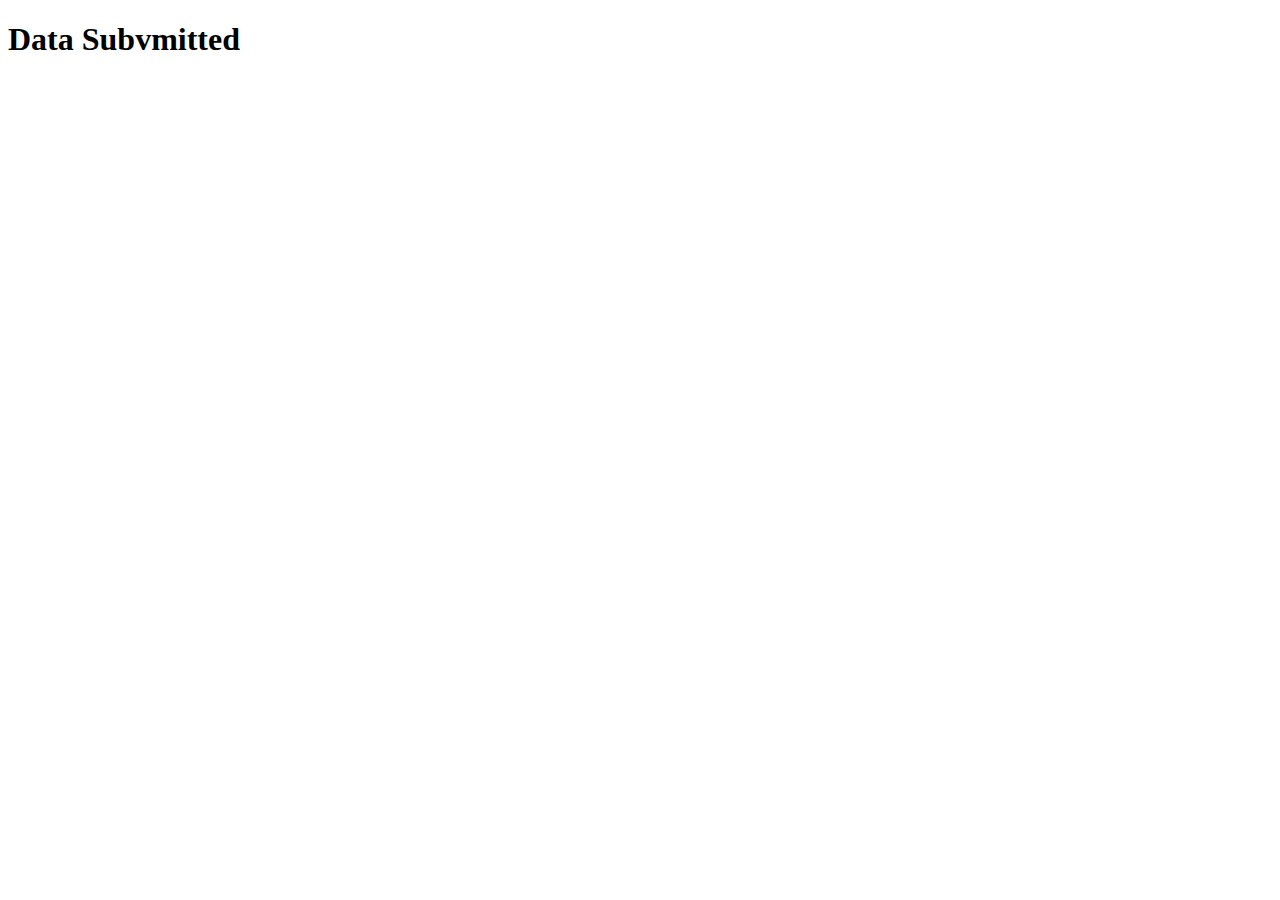
==== submit.html @ 0906bd9a "structure and functionality is done" ====
<!DOCTYPE html>
<html lang="en">
<head>
    <meta charset="UTF-8">
    <meta name="viewport" content="width=device-width, initial-scale=1.0">
    <title>Document</title>
</head>
<body>
    <h1>Data Subvmitted</h1>
</body>
</html>
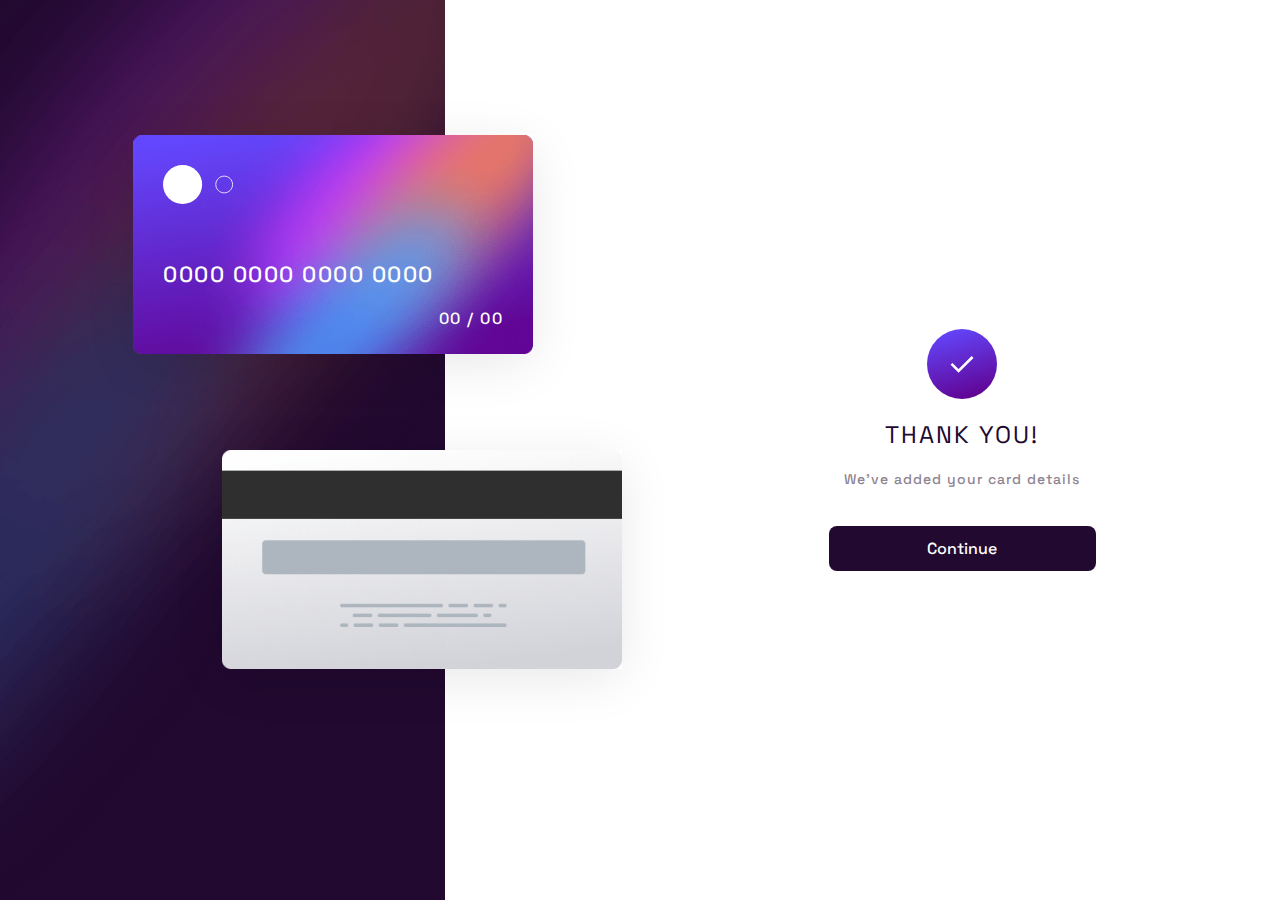
==== commit 21e43526: "Completely done" ====
--- a/submit.html
+++ b/submit.html
@@ -3,9 +3,90 @@
 <head>
     <meta charset="UTF-8">
     <meta name="viewport" content="width=device-width, initial-scale=1.0">
-    <title>Document</title>
+    <title>Submit</title>
+    <link rel="stylesheet" href="style/style.css" />
+    <link rel="stylesheet" href="style/media.css">
 </head>
 <body>
-    <h1>Data Subvmitted</h1>
+
+     <!-- ------------------------------ container --------------------------------- -->
+
+     <div class="container">
+        <!-- ----------------------- left side --------------------------- -->
+  
+        <div class="left-container">
+          <img src="images/bg-main-desktop.png" alt="backgroud" class="bg-img"/>
+  
+          <!-- ------------------ Cards ----------------- -->
+  
+          <div class="card-container">
+  
+            <!-- ------------------ Card front ---------------------- -->
+  
+            <img src="images/bg-card-front.png" alt="card-front" class="front-card"/>
+  
+            <!-- ----------------- text overlay ------------------ -->
+  
+            <div class="text-overlay">
+              <!-- ------------- image ------------------ -->
+  
+              <img src="images/card-logo.svg" alt="card-logo" class="card-logo" />
+  
+              <!-- --------------- content ------------------- -->
+  
+              <div class="card-content">
+                <p class="display-card-number">0000 0000 0000 0000</p>
+  
+                <div class="display-container">
+                  <p class="display-cardholder-name"></p>
+                  <p class="display-exp">
+                    <span class="display-month">00</span>
+                    /
+                    <span class="display-year">00</span>
+                  </p>
+                </div>
+              </div>
+  
+            </div>
+          </div>
+  
+  
+          <!-- ----------------- Card back -------------------------- -->
+  
+          <img src="images/bg-card-back.png" alt="card-back" class="card-back" />
+        </div>
+  
+        <!-- ---------------------- right side -------------------------------- -->
+  
+        <div class=" submit-right-container right-container  ">
+
+            <div class="submit-content-container">
+
+            
+
+            <div class="submit-content">
+
+                <img src="images/icon-complete.svg" alt="complete" class="complete-logo">
+
+                <h2 class="thank">THANK YOU!</h2>
+                <p class="details">We've added your card details</p>
+
+            </div>
+
+            <button  class="continue-btn">Continue</button>
+
+        </div>
+        
+        </div>
+      </div>
+  
+
+
+
+
+
+
+
+    <script src="submit.js"></script>
 </body>
 </html>--- a/style/style.css
+++ b/style/style.css
@@ -0,0 +1,315 @@
+@import url('https://fonts.googleapis.com/css2?family=Space+Grotesk:wght@500&display=swap');
+
+
+:root {
+    --red-error: hsl(0, 100%, 66%);
+    --white: hsl(0, 0%, 100%);
+    --primary-violet: hsl(270, 3%, 87%);
+    --violet: hsl(279, 6%, 55%);
+    --dark-violet: hsl(278, 68%, 11%);
+    --my-gradient: linear-gradient(to right, hsl(249, 99%, 64%), hsl(278, 94%, 30%));
+
+  }
+
+
+
+*{
+    margin:0;
+    padding: 0;
+    box-sizing: border-box;
+}
+
+
+body{
+   
+    width:100vw;
+    height:100vh;
+   overflow-y: hidden;
+    font-family: "Space Grotesk", sans-serif;
+    font-optical-sizing: auto;
+    font-weight: 500;
+    font-style: normal;
+    font-size: 18px;
+  
+  
+
+}
+
+label{
+    font-size: 12px;
+    letter-spacing: 1.2px;
+    display: flex;
+    flex-direction: column;
+    gap:8px;
+    color:var(--dark-violet)
+
+}
+
+input{
+    outline:none;
+    padding: 8px;
+    border-radius: 8px;
+    border:1px solid var(--primary-violet);
+    width:97%;
+    font-family: "Space Grotesk", sans-serif;
+    font-optical-sizing: auto;
+    font-weight: 500;
+    font-size:14px;
+    letter-spacing: 1px;
+    color:var(--dark-violet)
+
+}
+
+input::placeholder{
+    color:var(--violet)
+}
+
+input:focus{
+    border:1px solid var(--dark-violet);
+}
+
+.container{
+    
+    display: flex;
+    flex-direction: column;
+    justify-content:flex-start;
+    gap:60px;
+   
+    
+}
+
+
+.left-container{
+
+    height:35vh;
+   
+    width:100%;
+    position: relative;
+}
+
+.bg-img{
+    height:100%;
+    width:100%;
+    object-fit: cover;
+}
+
+.card-container{
+    position: absolute;
+    top:60%;
+    left:5%;
+    box-shadow: 0px 10px 50px -3px rgba(0,0,0,0.1);
+}
+
+.front-card{
+    width:280px;
+    position: absolute;
+    z-index:1;
+    box-shadow: 0px 10px 50px -3px rgba(0,0,0,0.1);
+}
+
+.text-overlay{
+
+    width:280px;
+    height:160px;
+    position: absolute;
+    z-index:2;
+    display:flex;
+    flex-direction: column;
+    gap:20px;
+    padding-top:30px;
+    padding-inline:30px;
+
+
+}
+
+.card-logo{
+    width: 40px;
+}
+
+.card-content{
+    
+    display: flex;
+    flex-direction: column;
+    gap:20px;
+    font-size: 14px;
+    color:var(--white);
+    letter-spacing: 1.5px;
+}
+
+.display-card-number{
+    font-size: 1p6x;
+    letter-spacing: 1.5px;
+}
+
+.display-container{
+    display: flex;
+    flex-direction: row;
+    justify-content: space-between;
+    font-size:14px;
+    
+
+}
+
+.card-back{
+    width:280px;
+    position: absolute;
+    top:20%;
+    left:10%;
+    box-shadow: 0px 10px 50px -3px rgba(0,0,0,0.1);
+}
+
+
+
+.right-container{
+    height:60vh;
+ 
+    width:100%;
+    display:flex;
+    justify-content: center;
+    align-items: center;
+ 
+    
+}
+
+.card-detail-form{
+   
+    width:90%;
+    padding:36px;
+    display:flex;
+    flex-direction: column;
+    gap: 28px;
+}
+
+.exp-cvc-container{
+    display: flex;
+    flex-direction: row;
+    gap:30px;
+    align-items: center;
+}
+
+.exp-date-container{
+    width:40%;
+  
+}
+.exp{
+     width:90%;
+    display: flex;
+    flex-direction: row;
+    gap:6px;
+}
+
+.cvc-container{
+    width:40%;
+}
+
+.cvc-container input{
+    width:100%;
+}
+
+.error{
+    color:var(--red-error);
+    font-size:10px;
+}
+
+.error-input{
+    border:1px solid var(--red-error);
+}
+
+
+.submit-btn{
+    width:100%;
+    cursor:pointer;
+    display:flex;
+    justify-content: center;
+    align-items: center;
+    padding-block:12px;
+    border-radius:8px;
+    outline:none;
+    border:none;
+    background-color: var(--dark-violet);
+    color: var(--white);
+    font-family: "Space Grotesk", sans-serif;
+    font-optical-sizing: auto;
+    font-weight: 500;
+    font-style: normal;
+    font-size:16px;
+    transition: all;
+    transition-duration: 1.4s;
+    
+}
+
+.submit-btn:hover{
+    box-shadow: 0 0 30px var(--primary-violet);
+}
+
+
+/* submit page */
+
+.submit-right-container{
+    
+  
+    display: flex;
+    /* justify-content: center; */
+    /* align-items: center; */
+    
+}
+
+.submit-content-container{
+    width:95%;
+    display: flex;
+    flex-direction: column;
+    gap:38px;
+
+}
+.submit-content{
+  
+    display: flex;
+    flex-direction: column;
+   gap:20px;
+    align-items: center;
+
+}
+
+.complete-logo{
+    width:70px;
+}
+
+.thank{
+    color:var(--dark-violet);
+    letter-spacing: 2px;
+    font-size: 24px;
+    font-weight:400;
+}
+
+.details{
+    color:var(--violet);
+    font-size:14px;
+    letter-spacing: 1px;
+}
+
+.continue-btn{
+    width:70%;
+    margin: auto;
+    cursor:pointer;
+    display:flex;
+    justify-content: center;
+    align-items: center;
+    padding-block:12px;
+    border-radius:8px;
+    outline:none;
+    border:none;
+    background-color: var(--dark-violet);
+    color: var(--white);
+    font-family: "Space Grotesk", sans-serif;
+    font-optical-sizing: auto;
+    font-weight: 500;
+    font-style: normal;
+    font-size:16px;
+    transition: all;
+    transition-duration: 1.4s;
+    
+}
+
+.continue-btn:hover{
+    box-shadow: 0 0 30px var(--primary-violet);
+}--- a/style/media.css
+++ b/style/media.css
@@ -0,0 +1,363 @@
+
+
+@media only screen and (min-width: 340px){
+ 
+    .card-back{
+        top:20%;
+    left:16%;
+    }
+
+    .card-container{
+     
+        left:5%;
+    }
+
+    
+   
+
+   
+    
+   
+
+}
+@media only screen and (min-width: 390px){
+ 
+    .card-back{
+        width:300px;
+        top:15%;
+        left:20%;
+    }
+
+    .card-container{
+        top:60%;
+        left:10%;
+    }
+
+    .front-card{
+        width:300px;
+    }
+
+    .text-overlay{
+        width:300px;
+        height:160px;
+        gap:30px;
+    }
+
+    .card-logo{
+        width: 50px;
+    }
+
+    .submit-content-container{
+        width:90%;
+    }
+   
+    
+
+   
+    
+   
+
+}
+
+@media only screen and (min-width: 450px){
+
+    input{
+        width:90%;
+    }
+ 
+    .card-back{
+        top:15%;
+        left:30%;
+    }
+
+    .card-container{
+        top:60%;
+        left:15%;
+    }
+
+    .card-content{
+        font-size:18px;
+    }
+    .display-card-number{
+        font-size:18px;
+    }
+
+    
+   
+
+}
+
+
+@media only screen and (min-width: 520px){
+ 
+    .card-back{
+        width:350px;
+        top:15%;
+        left:30%;
+    }
+
+    .card-container{
+        
+        top:50%;
+        left:15%;
+    }
+    .front-card{
+        width:350px;
+    }
+
+    .card-detail-form{
+        width:80%;
+    }
+
+    .text-overlay{
+        width:350px;
+        height:180px;
+    }
+
+    .card-logo{
+        width: 70px;
+    }
+
+      
+    .submit-content-container{
+        width:75%;
+    }
+
+    .submit-right-container{
+        justify-content: center;
+        align-items: center;
+    }
+
+}
+
+
+
+@media only screen and (min-width: 620px){
+ 
+    .card-back{
+        top:15%;
+        left:40%;
+    }
+
+    .card-container{
+        top:50%;
+        left:20%;
+    }
+
+    .card-detail-form{
+        width:70%;
+    }
+    .submit-content-container{
+        width:60%;
+    }
+   
+
+}
+
+@media only screen and (min-width: 764px){
+ 
+    .card-back{
+        top:15%;
+        left:50%;
+    }
+
+    .card-container{
+        top:50%;
+        left:30%;
+    }
+
+    .card-detail-form{
+        width:70%;
+    }
+
+}
+
+
+
+
+@media only screen and (min-width: 860px){
+
+    .container{
+        flex-direction: row;
+        /* justify-content: space-between; */
+        gap:200px;
+    }
+
+    .left-container{
+        height:100vh;
+        width:40%;
+    }
+
+    .right-container{
+        height:100vh;
+        width:60%;
+    }
+
+    .card-back{
+        top:45%;
+        left:35%;
+    }
+
+    .card-container{
+        top:15%;
+        left:15%;
+    }
+    .submit-btn{
+        width:100%;
+    }
+    .card-detail-form{
+        width:88%;
+    }
+
+    .submit-content-container{
+        width:90%;
+    }
+
+}
+
+@media only screen and (min-width: 900px){
+ 
+    .display-card-number{
+        font-size: 22px;
+        
+    }
+
+    .display-container{
+        font-size:16px;
+    }
+
+    .right-container{
+        height:100vh;
+        width:45%;
+    }
+
+    .left-container{
+        height:100vh;
+         width:35%;
+     }
+
+     .card-container{
+        left:20%;
+    }
+   
+    .card-back{
+        left:40%;
+    }
+
+    .card-detail-form{
+        width:85%;
+    }
+
+    .submit-content-container{
+        width:85%;
+    }
+
+}
+
+
+
+@media only screen and (min-width: 1060px){
+
+    .right-container{
+        width: 50%;
+        height:100vh;
+     }
+
+ 
+
+     .card-detail-form{
+         width:80%;
+     }
+
+     .card-back{
+        width:400px;
+        top:50%;
+        left:40%;
+     }
+
+     .front-card{
+        width:400px;
+     }
+
+     .text-overlay{
+        width:400px;
+        height:200px;
+        gap:56px;
+     }
+
+     .card-content{
+        gap:20px;
+     }
+
+     .exp-cvc-container{
+      gap:18px;
+     }
+
+     .card-container{
+        left:25%;
+    }
+
+    .submit-content-container{
+        width:75%;
+    }
+   
+    
+
+
+
+
+    
+ 
+
+}
+
+
+@media only screen and (min-width: 1200px) {
+
+   
+    .card-container{
+        left:30%;
+    }
+   
+    .card-back{
+        left:50%;
+    }
+
+    .submit-content-container{
+        width:60%;
+    }
+
+
+   
+
+}
+
+
+@media only screen and (min-width: 1370px) {
+
+
+    input{
+        width:100%;
+    }
+    .left-container{
+        width:40%;
+    }
+    .right-container{
+       width: 70%;
+       height:100vh;
+    }
+    .card-detail-form{
+        width:60%;
+    }
+    .card-container{
+        left:30%;
+    }
+   
+    .card-back{
+        left:45%;
+    }
+
+    
+
+
+}